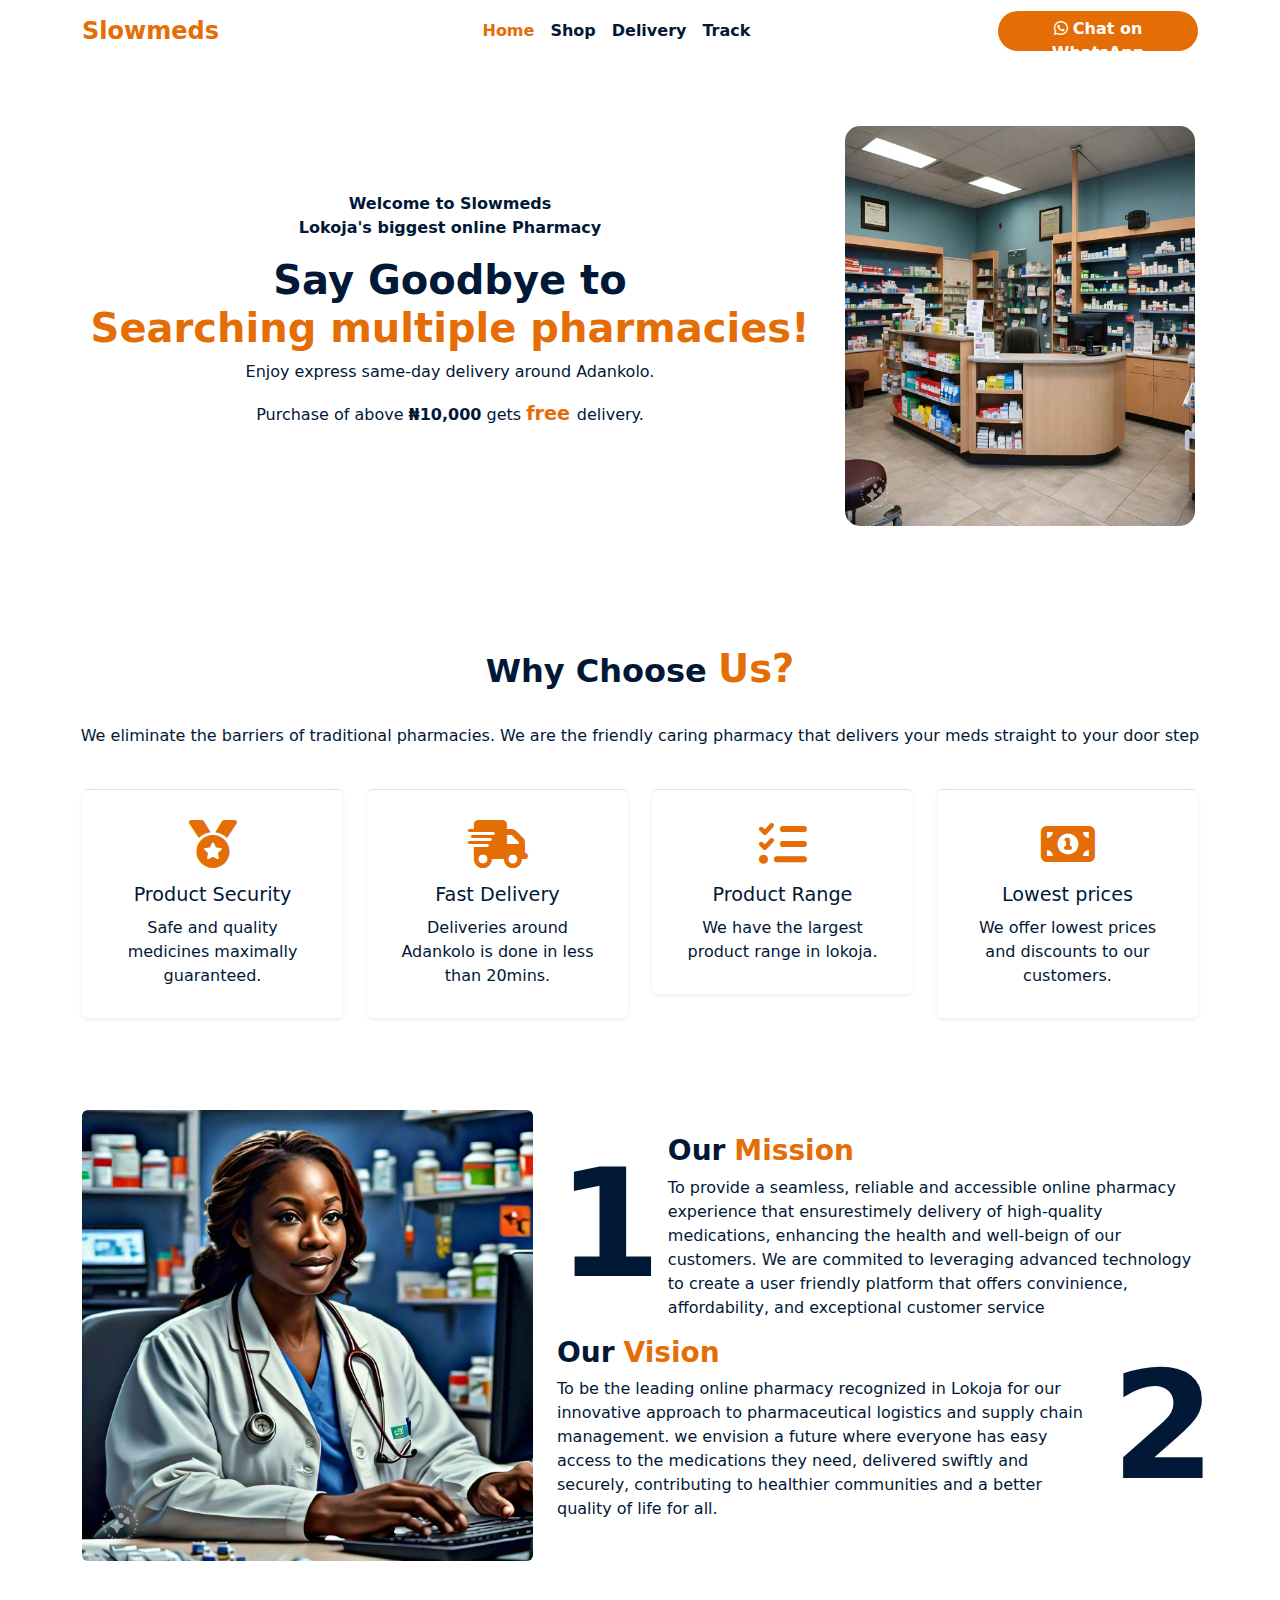
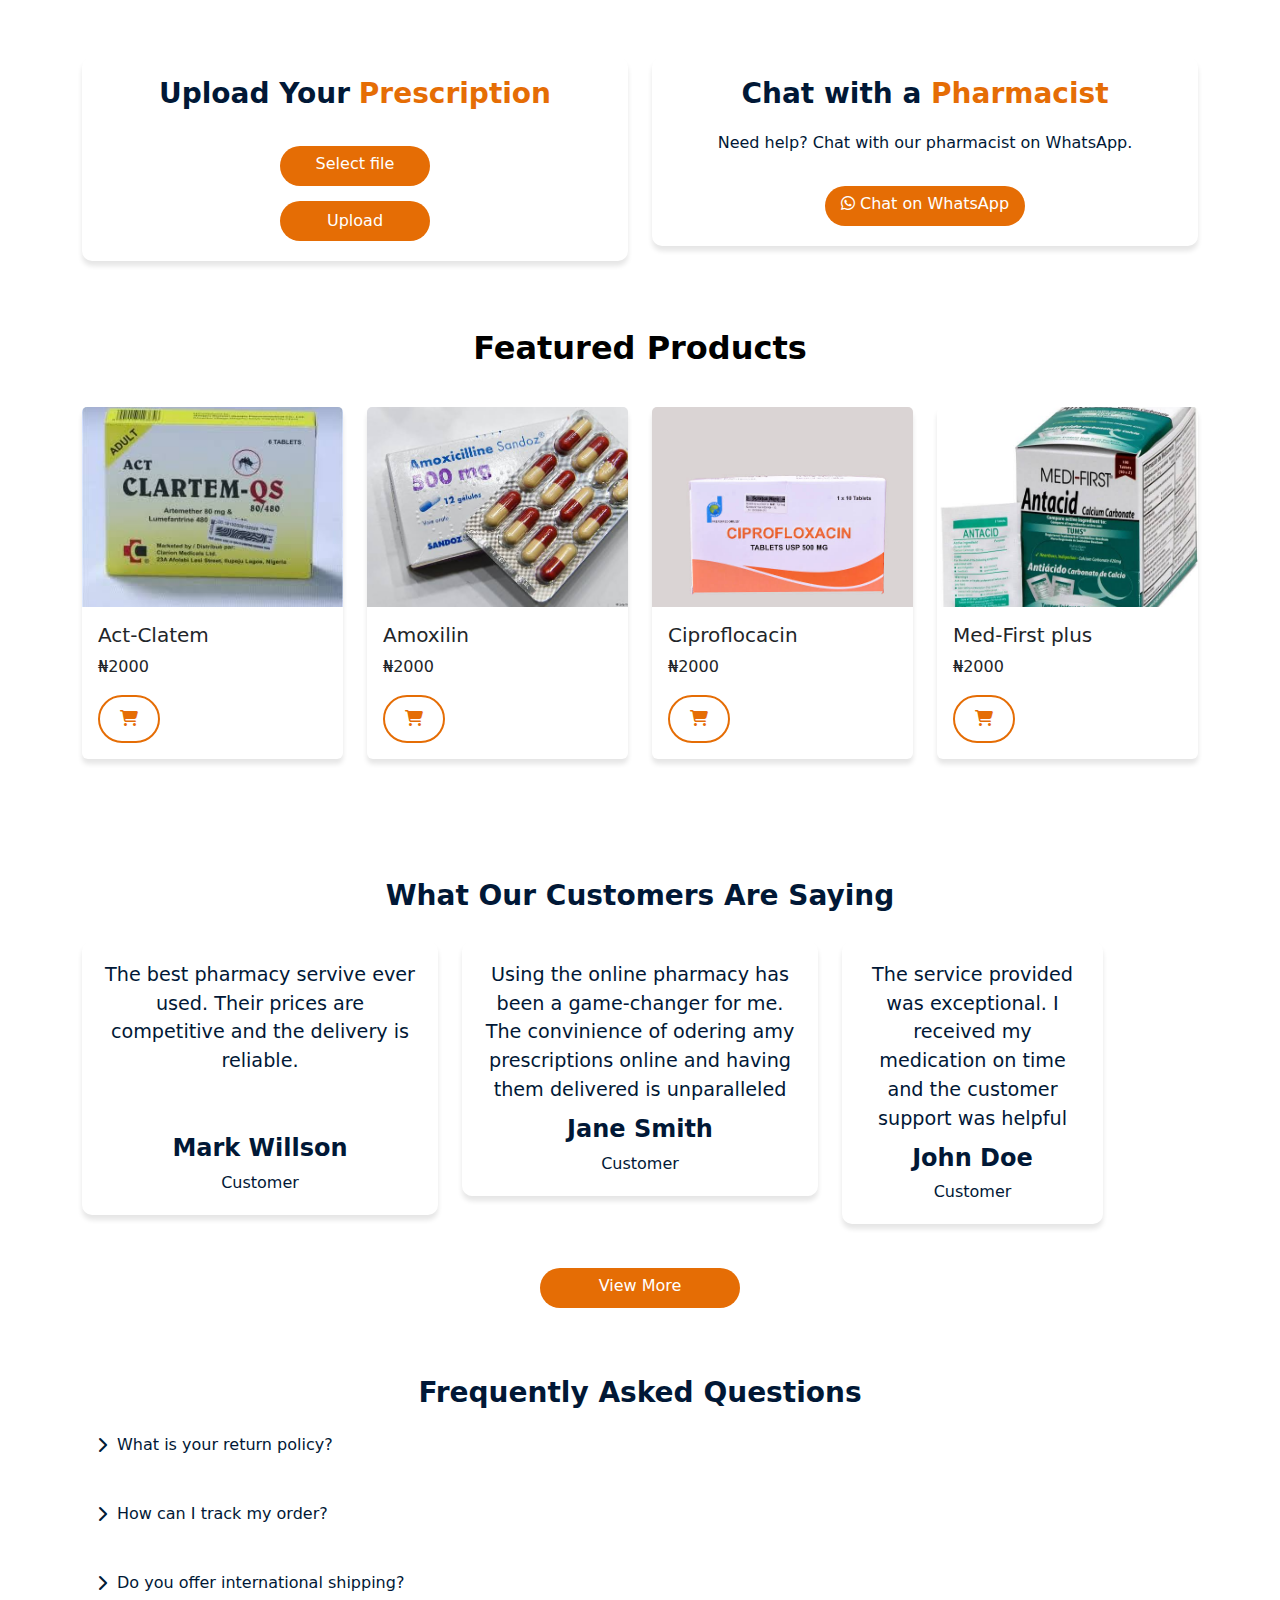
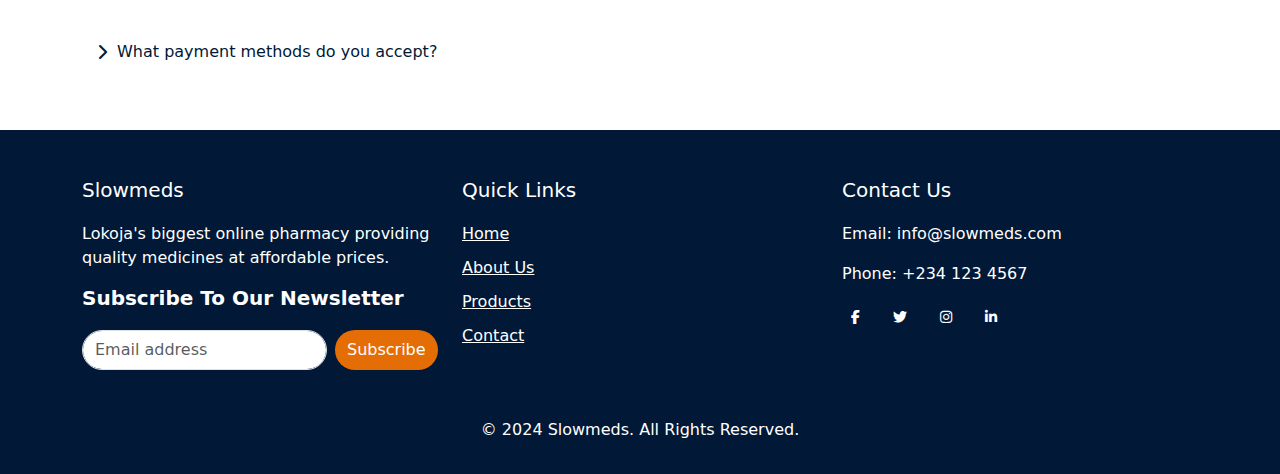
==== index.html @ 89f01cea "Add files via upload" ====
<!doctype html>
<html lang="en">
  <head>
    <meta charset="utf-8">
    <meta name="viewport" content="width=device-width, initial-scale=1">
    <title>slowmeds</title>
    <link href="css/bootstrap.min.css" rel="stylesheet">
    <link rel="stylesheet" href="css/style.css">
    <!-- Font Awesome -->
    <link href="https://cdnjs.cloudflare.com/ajax/libs/font-awesome/6.4.0/css/all.min.css" rel="stylesheet">

  </head>
  <body>
<!-- Navbar Start -->
<header class="head header_section">
  <div class="container">
    <nav class="navbar navbar-expand-lg custom_nav-container ">
      <a class="navbar-brand " href="index.html">
        <b style="color:#e56d05; font-size: larger;">Slowmeds</b>
      </a>
      <button type="button" class="navbar-toggler" data-toggle="collapse" data-target="#navbarCollapse">
        <span class="navbar-toggler-icon"></span>
    </button>
      <div class="collapse navbar-collapse" id="navbarSupportedContent">
        <div class="navbar-nav font-weight-bold mx-auto py-0">
          <ul class="navbar-nav">
            <li class="nav-item">
              <a class="nav-link activeLink" style="color: #e56d05;" href="index.html"><b>Home</b></a>
            </li>
            <li class="nav-item">
              <a class="nav-link" style="color: #011836;" href="shop.html"><b>Shop</b></a>
            </li>
            <li class="nav-item">
              <a class="nav-link" style="color: #011836;" href="delivery.html"><b>Delivery</b></a>
            </li>
            <li class="nav-item">
              <a class="nav-link" style="color: #011836;" href="track.html"><b>Track</b></a>
            </li>
          </ul>
        </div class="nav-item">
        <a href="https://wa.me/+2348105524379" target="_blank" class="btn butto">
          <i class="fab fa-whatsapp"></i> <b>Chat on WhatsApp</b>
        </a></div>
        </div>
      </div>
    </nav>
  </div>
</header>
<!-- Navbar End -->
 <!--Homepage start-->
 <section class="homepage container-fluid">
  <div class="container">
    <div class="row">
      <div class="col-lg-8 text-center text-lg-left">
        <div class="pharm">
          <p><b>Welcome to Slowmeds <br> Lokoja's biggest online Pharmacy</b></p>
          <h1><b>
            Say Goodbye to <br><span class="animated-text"></span>
          </b></h1>
          <p>          
            Enjoy express same-day delivery around Adankolo.
          </p>
          <div>
          Purchase of above <b>&#8358;10,000</b> gets <b style="color:#e56d05; font-size: larger;">free </b>delivery.
          </div> <br>
          <!-- <h1 class="num">
          <b>5,167</b>
          </h1>
          <p>
          <b>people are currently waiting</b>
          </p>
          <div class="why"><b>...... want to know why?</b></div> -->
        </div>
      </div>
      <div class="col-lg-4 text-center text-lg-left">
        <div class="img-box">
          <img src="img/pharm.jpg" style="height: 400px; width: 350px; border-radius: 15px; " class="burn" alt="">
        </div>
      </div>
    </div>
  </div>
  <br><br>
</section>
<!--Homepage end-->
<br>
<!-- Facilities Start -->
<div class="container-fluid facility pt-5">
  <div class="question"><h2><b>Why Choose </b><b style="color:#e56d05; font-size: larger;">Us?</b></h2><br><p>We eliminate the barriers of traditional pharmacies. We are the friendly caring pharmacy that delivers your meds straight to your door step</p></div>
  <div class="container answer pb-3">
    <div class="row">
      <div class="col-lg-3 col-md-6 pb-1">
        <div class="facility-box shadow-sm border-top rounded mb-4">
          <i class="fas fa-medal fa-3x"></i>
          <div class="facility-content">
            <h4>Product Security</h4>
            <p class="m-0">Safe and quality medicines maximally guaranteed.</p>
          </div>
        </div>
      </div>
      <div class="col-lg-3 col-md-6 pb-1">
        <div class="facility-box shadow-sm border-top rounded mb-4">
          <i class="fas fa-truck-fast fa-3x"></i>
          <div class="facility-content">
            <h4>Fast Delivery</h4>
            <p class="m-0">Deliveries around Adankolo is done in less than 20mins.</p>
          </div>
        </div>
      </div>
      <div class="col-lg-3 col-md-6 pb-1">
        <div class="facility-box shadow-sm border-top rounded mb-4">
          <i class="fas fa-tasks fa-3x"></i>
          <div class="facility-content">
            <h4>Product Range</h4>
            <p class="m-0">We have the largest product range in lokoja.</p>
          </div>
        </div>
      </div>
      <div class="col-lg-3 col-md-6 pb-1">
        <div class="facility-box shadow-sm border-top rounded mb-4">
          <i class="fas fa-money-bill-alt fa-3x"></i>
          <div class="facility-content">
            <h4>Lowest prices</h4>
            <p class="m-0">We offer lowest prices and discounts to our customers.</p>
          </div>
        </div>
      </div>
    </div>
  </div>
</div>
<!-- Facilities End -->
<!-- Goals start-->
<div class="container-fluid py-5">
  <div class="container">
      <div class="row align-items-center">
          <div class="col-lg-5">
              <img class="img-fluid rounded mb-5 mb-lg-0" src="img/pharm1.jpg" alt="">
          </div>
          <div class="col-lg-7">
              <div class="row">
                <div class="col-lg-2">
                  <h1 style="font-size: 150px;"><b>1</b></h1>
                </div>
                <div class="col-lg-10">
                  <h3><b>Our</b> <b style="color:#e56d05;">Mission</b></h3>
                  <div class="vl" style="border-right: 2px #011836; height: auto;"></div>
                  <p>To provide a seamless, reliable and accessible online pharmacy experience that ensurestimely delivery of high-quality medications, enhancing the health and well-beign of our customers. We are commited to leveraging advanced technology to create a user friendly platform that offers convinience, affordability, and exceptional customer service</p>
                </div>
              </div>
              <div class="row">                
                <div class="col-lg-10">
                  <h3><b>Our</b> <b style="color:#e56d05;">Vision</b></h3>
                  <p>To be the leading online pharmacy recognized in Lokoja for our innovative approach to pharmaceutical logistics and supply chain management. we envision a future where everyone has easy access to the medications they need, delivered swiftly and securely, contributing to healthier communities and a better quality of life for all.</p>
                </div>
                <div class="col-lg-2">
                  <h1 style="font-size: 150px;"><b>2</b></h1>
                </div>

              </div>
          </div>
      </div>
  </div>
</div>
<!-- Goals End -->
<!-- Reach Out to Us Section Start -->
<div class="container-fluid reachout-section pt-5">
  <div class="container">
     <div class="row">
    <!-- Upload Prescription Section -->
    <div class="col-md-6">
      <div class="upload-prescription">
        <h3><b>Upload Your</b> <b style="color:#e56d05;">Prescription</b></h3>
        <form id="prescriptionForm" enctype="multipart/form-data">
          <div class="form-group">
            <label id="prescriptionfilelabel" for="prescriptionFile" class="btn button">Select file</label>
            <input type="file" class="form-control-file ola" id="prescriptionFile" name="prescriptionFile" required>
          </div>
          <button type="submit" class="btn button">Upload</button>
        </form>
      </div>
    </div>
    <!-- Chat with Pharmacist Section -->
    <div class="col-md-6">
      <div class="chat-pharmacist">
        <h3><b>Chat with a </b><b style="color:#e56d05;"> Pharmacist </b></h3>
        <p>Need help? Chat with our pharmacist on WhatsApp.</p>
        <a href="https://wa.me/+2348105524379" target="_blank" class="btn butto">
          <i class="fab fa-whatsapp"></i> Chat on WhatsApp
        </a>
      </div>
    </div>
  </div> 
  </div>
</div>
<!-- Reach Out to Us Section End -->
 <!-- Featured Products Section Start -->
<div class="container-fluid featured-products-section pt-5 pb-5">
  <div class="text-center text mb-4" >
    <h2 style="color: black;"><b>Featured Products</b></h2>
  </div>
  <div class="container">
    <div class="row">
            <!-- Product 1 -->
            <div class="col-lg-3 col-md-6 mb-4">
              <div class="card product-card h-100" data-category="category1">
                <img src="img/act.jpeg" class="card-img-top" alt="Product 1">
                <div class="card-body">
                  <h5 class="card-title">Act-Clatem</h5>
                  <p class="card-text">&#8358;2000</p>
                    <div class="buttons">
                      <button class="buton add-to-cart-btn" onclick="addToCart('Act-Clatem', 2000)">
                        <i class="fas fa-shopping-cart fa-1x cart" alt="Cart"></i>
                      </button>
                    </div>
                </div>
              </div>
            </div>
            <!-- Product 1 -->
            <div class="col-lg-3 col-md-6 mb-4">
              <div class="card product-card h-100" data-category="category3">
                <img src="img/amoxilin.jpeg" class="card-img-top" alt="Product 1">
                <div class="card-body">
                  <h5 class="card-title">Amoxilin</h5>
                  <p class="card-text">&#8358;2000</p>
                    <div class="buttons">
                      <button class="buton add-to-cart-btn" onclick="addToCart('Amoxilin', 2000)">
                        <i class="fas fa-shopping-cart fa-1x cart" alt="Cart"></i>
                      </button>
                    </div>
                </div>
              </div>
            </div>
            <!-- Product 1 -->
            <div class="col-lg-3 col-md-6 mb-4">
              <div class="card product-card h-100" data-category="category2">
                <img src="img/cipro2.jpeg" class="card-img-top" alt="Product 1">
                <div class="card-body">
                  <h5 class="card-title">Ciproflocacin</h5>
                  <p class="card-text">&#8358;2000</p>
                    <div class="buttons">
                      <button class="buton add-to-cart-btn" onclick="addToCart('Ciproflocacin', 2000)">
                        <i class="fas fa-shopping-cart fa-1x cart" alt="Cart"></i>
                      </button>
                    </div>
                </div>
              </div>
            </div>
            <!-- Product 1 -->
            <div class="col-lg-3 col-md-6 mb-4">
              <div class="card product-card h-100" data-category="category6">
                <img src="img/medifirst1.jpeg" class="card-img-top" alt="Product 1">
                <div class="card-body">
                  <h5 class="card-title">Med-First plus</h5>
                  <p class="card-text">&#8358;2000</p>
                    <div class="buttons">
                      <button class="buton add-to-cart-btn" onclick="addToCart('Med-First plus', 2000)">
                        <i class="fas fa-shopping-cart fa-1x cart" alt="Cart"></i>
                      </button>
                    </div>
                </div>
              </div>
            </div>
    </div>
  </div>
</div>
<!-- Featured Products Section End -->
<!-- Testimonials start -->
 <section class="container-fluid faq-section pt-5">
  <div class="question-section">
    <h3><b>What Our Customers Are Saying</b></h3>
  </div>
  <div class="container">
    <div class="row">
    <!-- Product 1 -->
    <div class="col-lg-4 col-md-6 mb-4">
      <div class="testimonial product-card">
        <p class="description">The best pharmacy servive ever used. Their prices are competitive and the delivery is reliable.</p><br><br>
        <h4 class="title">Mark Willson</h4>
        <span class="post">Customer</span>
      </div>
    </div>
    <!-- Product 1 -->
    <div class="col-lg-4 col-md-6 mb-4">
      <div class="testimonial product-card">
        <p class="description">Using the online pharmacy has been a game-changer for me. The convinience of odering amy prescriptions online and having them delivered is unparalleled</p>
        <h4 class="title">Jane Smith</h4>
        <span class="post">Customer</span>
      </div>
    </div>
    <!-- Product 1 -->
    <div class="col-lg-3 col-md-6 mb-4">
      <div class="testimonial product-card">
        <p class="description">The service provided was exceptional. I received my medication on time and the customer support was helpful</p>
        <h4 class="title">John Doe</h4>
        <span class="post">Customer</span>
      </div>
    </div>
    <div class="view">
          <a href="" class="btn butto">View More</a>
    </div>
  </div>
  <!-- <div id="testimonialCarousel" class="carousel slide" data-ride="carousel">
    <div class="carousel-inner">
      <div class="carousel-item active">
        <div class="d-flex justify-content-center">
          <div class="col-md-8">
            <div class="testimonial">
              <p class="description">The service provided was exceptional. I received my medication on time and the customer support was helpful</p>
              <h4 class="title">John Doe</h4>
              <span class="post">Customer</span>
            </div>
          </div>
        </div>
      </div>
      <div class="carousel-item">
        <div class="d-flex justify-content-center">
          <div class="col-md-8">
            <div class="testimonial">
              <p class="description">Using the online pharmacy has been a game-changer for me. The convinience of odering amy prescriptions online and having them delivered is unparalleled</p>
              <h4 class="title">Jane Smith</h4>
              <span class="post">Customer</span>
            </div>
          </div>
        </div>
      </div>
      <div class="carousel-item">
        <div class="d-flex justify-content-center">
          <div class="col-md-8">
            <div class="testimonial">
              <p class="description">The best pharmacy servive ever used. Their prices are competitive and the delivery is reliable.</p>
              <h4 class="title">Mark Willson</h4>
              <span class="post">Customer</span>
            </div>
          </div>
        </div>
      </div>
      <div class="carousel-item">
        <div class="d-flex justify-content-center">
          <div class="col-md-8">
            <div class="testimonial">
              <p class="description">Outstanding service! I appriciate the variety of medications available and the quick delivery times.</p>
              <h4 class="title">Micheal Brown</h4>
              <span class="post">Customer</span>
            </div>
          </div>
        </div>
      </div>
      <div class="carousel-item">
        <div class="d-flex justify-content-center">
          <div class="col-md-8">
            <div class="testimonial">
              <p class="description">I highly recommend this online pharmacy. the process of odering is simple and straight forward and the delivery is always prompt</p>
              <h4 class="title">Sarah Lee</h4>
              <span class="post">Customer</span>
            </div>
          </div>
        </div>
      </div>
    </div>
    <a class="carousel-control-prev" href="#testimonialCarousel" role="button" data-slide="prev">
      <span class="carousel-control-prev-icon" aria-hidden="true"></span>
      <span class="sr-only">Previous</span>
    </a>
    <a class="carousel-control-next" href="#testimonialCarousel" role="button" data-slide="next">
      <span class="carousel-control-next-icon" aria-hidden="true"></span>
      <span class="sr-only">Next</span>
    </a> -->
  <!-- </div> -->
 </section>
<!-- Testimonials stop -->
<!-- FAQ Section Start -->
<div class="container-fluid faq-section pt-5">
  <div class="question-section">
    <h3><b>Frequently Asked Questions</b></h3>
  </div>
  <div class="container pb-3">
    <div class="faq-item">
      <div class="faq-question" onclick="toggleAnswer(this)">
        <i class="fas fa-chevron-right"></i>
        <span>What is your return policy?</span>
      </div>
      <div class="faq-answer">
        <p>Our return policy allows you to return products within 30 days of purchase. For more details, visit our return policy page.</p>
      </div>
    </div>
    <div class="faq-item">
      <div class="faq-question" onclick="toggleAnswer(this)">
        <i class="fas fa-chevron-right"></i>
        <span>How can I track my order?</span>
      </div>
      <div class="faq-answer">
        <p>You can track your order using the tracking link provided in your order confirmation email.</p>
      </div>
    </div>
    <div class="faq-item">
      <div class="faq-question" onclick="toggleAnswer(this)">
        <i class="fas fa-chevron-right"></i>
        <span>Do you offer international shipping?</span>
      </div>
      <div class="faq-answer">
        <p>Yes, we offer international shipping. Delivery times and charges may vary based on your location.</p>
      </div>
    </div>
    <div class="faq-item">
      <div class="faq-question" onclick="toggleAnswer(this)">
        <i class="fas fa-chevron-right"></i>
        <span>What payment methods do you accept?</span>
      </div>
      <div class="faq-answer">
        <p>We accept various payment methods including credit/debit cards, PayPal, and bank transfers.</p>
      </div>
    </div>
  </div>
</div>
<!-- FAQ Section End -->
<!-- Footer Start -->
<footer class="footer-section pt-5 pb-3">
  <div class="container">
    <div class="row">
      <!-- Company Info -->
      <div class="col-lg-4 col-md-6 mb-4">
        <h5>Slowmeds</h5>
        <p>Lokoja's biggest online pharmacy providing quality medicines at affordable prices.</p>
        <h5 class="answer2"><b>Subscribe To Our Newsletter</b></h5>
        <form class="d-flex">
          <input class="form-control me-2" style="border-radius: 30px;" type="email" placeholder="Email address" aria-label="Search">
          <button class="button" type="submit">Subscribe</button>
        </form>
      </div>
      <!-- Links -->
      <div class="col-lg-4 col-md-6 mb-4">
        <h5>Quick Links</h5>
        <ul class="list-unstyled">
          <li><a href="#">Home</a></li>
          <li><a href="#">About Us</a></li>
          <li><a href="#">Products</a></li>
          <li><a href="#">Contact</a></li>
        </ul>
      </div>
      <!-- Contact Info -->
      <div class="col-lg-4 col-md-12 mb-4">
        <h5>Contact Us</h5>
        <p>Email: info@slowmeds.com</p>
        <p>Phone: +234 123 4567</p>
        <div class="social-links">
          <a href="#" class="btn btn-outline-primary btn-sm"><i class="fab fa-facebook-f"></i></a>
          <a href="#" class="btn btn-outline-primary btn-sm"><i class="fab fa-twitter"></i></a>
          <a href="#" class="btn btn-outline-primary btn-sm"><i class="fab fa-instagram"></i></a>
          <a href="#" class="btn btn-outline-primary btn-sm"><i class="fab fa-linkedin-in"></i></a>
        </div>
      </div>
    </div>
  </div>
  <div class="text-center mt-4">
    <p>&copy; 2024 Slowmeds. All Rights Reserved.</p>
  </div>
</footer>
<!-- Footer End -->



<script type="text/javascript" src="js/jquery-3.7.1.min.js"></script>
<script type="text/javascript" src="js/bootstrap.min.js"></script>
<script src="js/main.js"></script>
<script src="js/popper.min.js"></script>
</body>
</html>
---- css/style.css ----
.button{
    background-color: #e56d05;
	color: white;
	width: 150px;
	height: 40px;
    border-radius: 30px;
    border: 0ch;
}
.buttons{
  display: flex;
  justify-content: space-between;
}
.butto{
    background-color: #e56d05;
	color: white;
	width: 200px;
	height: 40px;
    border-radius: 30px;
    border: 0ch;
}
.hero-section{
  top: 50%;
  left: 50%;
  padding: 10px;
}
/* Add this CSS to your stylesheet */
.add-to-cart-btn {
  background-color: white; /* White background */
  border: 2px solid #e56d05; /* Border with the specified color */
  color: #e56d05; /* Text/icon color */
  padding: 10px 20px; /* Padding */
  cursor: pointer; /* Cursor changes to pointer on hover */
  transition: background-color 0.3s ease, color 0.3s ease; /* Transition for background and text color */
  border-radius: 30px;
}

.add-to-cart-btn i {
  color: #e56d05; /* Icon color */
}

.add-to-cart-btn:hover {
  background-color: #e56d05; /* Background color on hover */
  color: white; /* Text color on hover */
}

.add-to-cart-btn:hover i {
  color: white; /* Icon color on hover */
}

.butto:hover {
    background-color:#011836;
    color: white;
  }
  .button:hover {
    background-color:#011836;
    color: white;
  }
.homepage{
    padding-top: 5%;
    /* background-color: #dff5c5; */
    }
.head{
    background-color: white;
}
.animated-text::before {
    content: "Searching multiple pharmacies!";
    animation: animate infinite 10s;
    color: #e56d05;
    }
    
    @keyframes animate {
    0% {
        content: "Searching multiple pharmacies!";
    }
    50% {
        content: "Going far to get medications!";
    }
    75% {
        content: "Leaving your house!";
    }
}
body{
    background-color: white;
    color: #011836;
}
.facility{
    color: #011836;
	background-color: white;
    padding-top: 5%;
}
.question{
    text-align: center;
}
.answer{
    padding-top: 2%;
}
.facility-box {
    padding: 30px;
    background-color: white;
    color: #011836;
    text-align: center;
    position: relative;
    transition: all 0.3s ease;
    box-shadow: 0px 5px 15px 0px #e56d05;
  }
  
  .facility-box i {
    margin-bottom: 15px;
    color: #e56d05;
  }
  
  .facility-box:hover {
    box-shadow: 0px 5px 15px 0px #011836;
    transform: translateY(-5px);
    background-color: #011836;
    color: white;
  }
  
  .facility-content h4 {
    font-size: 1.2em;
    margin-bottom: 10px;
  }
  
  .facility-content p {
    margin: 0;
  }
  
  .shadow-sm {
    box-shadow: 0px 5px 15px 0px #011836;
  }
  .help{
    background-color: rgb(223, 220, 220);
    color: #011836;
    padding-top: 2%;
  }
  .faq-section {
    /* background-image: radial-gradient(farthest-side at 60% 55%, white, #dff5c5); */
    padding: 20px;
    border-radius: 10px;
  }
  
  .question-section h3 {
    text-align: center;
    color: #011836;
  }
  
  .faq-item {
    margin-bottom: 15px;
  }
  
  .faq-question {
    background-color: #fff;
    color: #011836;
    padding: 15px;
    border-radius: 5px;
    cursor: pointer;
    display: flex;
    align-items: center;
    transition: background-color 0.3s ease;
  }
  
  .faq-question:hover {
    background-color: #011836;
    color: white;
  }
  
  .faq-question i {
    margin-right: 10px;
    transition: transform 0.3s ease;
  }
  
  .faq-answer {
    background-color: #fff;
    padding: 15px;
    border-radius: 5px;
    margin-top: 5px;
    display: none;
    animation: fadeIn 0.3s ease;
  }
  
  .faq-answer p {
    margin: 0;
  }
  
  @keyframes fadeIn {
    from {
      opacity: 0;
    }
    to {
      opacity: 1;
    }
  }
  .reachout-section {
    /* background-image: radial-gradient(farthest-side at 60% 55%, white, #dff5c5); */
    padding: 20px;
    border-radius: 10px;
  }
  
  .upload-prescription,
  .chat-pharmacist {
    background-color: #fff;
    padding: 20px;
    border-radius: 10px;
    box-shadow: 0px 5px 5px 0px rgba(0, 0, 0, 0.1);
    text-align: center;
  }
  
  .upload-prescription h3,
  .chat-pharmacist h3 {
    color: #011836;
    margin-bottom: 20px;
  }
  
  .upload-prescription .btn,
  .chat-pharmacist .btn {
    margin-top: 15px;
  }
  
  .chat-pharmacist .btn-success {
    background-color: #e56d05;
    border-color: #e56d05;
  }
.pharm{
    padding-top: 9%;
}
.ola{
    display: none;
}
.featured-products-section {
    background-color: white;
    padding: 20px 0;
  }
  
  .featured-products-section h2 {
    color: #e56d05;
    margin-bottom: 40px;
  }
  
  .product-card {
    border: none;
    box-shadow: 0px 5px 5px 0px rgba(0, 0, 0, 0.1);
    transition: transform 0.3s;
  }
  
  .product-card:hover {
    transform: translateY(-10px);
  }
  
  .product-card img {
    height: 200px;
    object-fit: cover;
  }
  
  .product-card .btn {
    background-color: #e56d05;
    border-color: #e56d05;
  }
  .footer-section {
    background-color: #011836;   
    color: white;
  }
  
  .footer-section h5 {
    color: white;
    margin-bottom: 20px;
  }
  
  .footer-section p,
  .footer-section a {
    color: white;
  }
  
  .footer-section a:hover {
    color: #e56d05;
  }
  
  .footer-section .social-links .btn {
    margin-right: 10px;
    border-color: #011836;
  }
  
  .footer-section .social-links .btn:hover {
    background-color: white;
    border-color: #e56d05;
  }
  
  .footer-section .list-unstyled {
    padding-left: 0;
  }
  
  .footer-section .list-unstyled li {
    margin-bottom: 10px;
  }
.link{
  color: #011836;
  text-decoration: none;
}
aside{
  width: 200px;
  padding-right: 20px;
}
#filterToggleBtn{
  padding: 10px 20px;
  background-color: #e56d05;
  color: white;
  border: none;
  cursor: pointer;
  margin: 20px;
}
.view{
  text-align: center;
}
.filter-options{
  display: none;
}
/* Add this CSS to your stylesheet */
.cart-modal {
  display: none; 
  position: fixed; 
  z-index: 1; 
  left: 0;
  top: 0;
  width: 100%;
  height: 100%;
  overflow: auto; 
  background-color: rgb(0,0,0); 
  background-color: rgba(0,0,0,0.4); 
  padding-top: 60px;
}

.cart-modal-content {
  background-color: #fefefe;
  margin: 5% auto; 
  padding: 20px;
  border: 1px solid #888;
  width: 80%; 
}

.close {
  color: #aaa;
  float: right;
  font-size: 28px;
  font-weight: bold;
}

.close:hover,
.close:focus {
  color: #011836;
  text-decoration: none;
  cursor: pointer;
}
.carrt{
  color:#e56d05;
}
.filterOptions{
  justify-content: center;
}
.cart{
  color:white;
}
.activeLink{
  color: #e56d05;
}
/* testimonial */
.testimonial{
  text-align: center;
  padding: 20px;
  background: white;
  border-radius: 10px;
  margin: 20px 0;
  border-color: #011836;
}
.testimonial .description{
  font-size: 1.2em;
  margin-bottom: 10px;
  color: #011836;
}
.testimonial .title{
  font-size: 1.5em;
  font-weight: bold;
}
.testimonial .post{
  font-size: 1em;
  color: #011836;
}
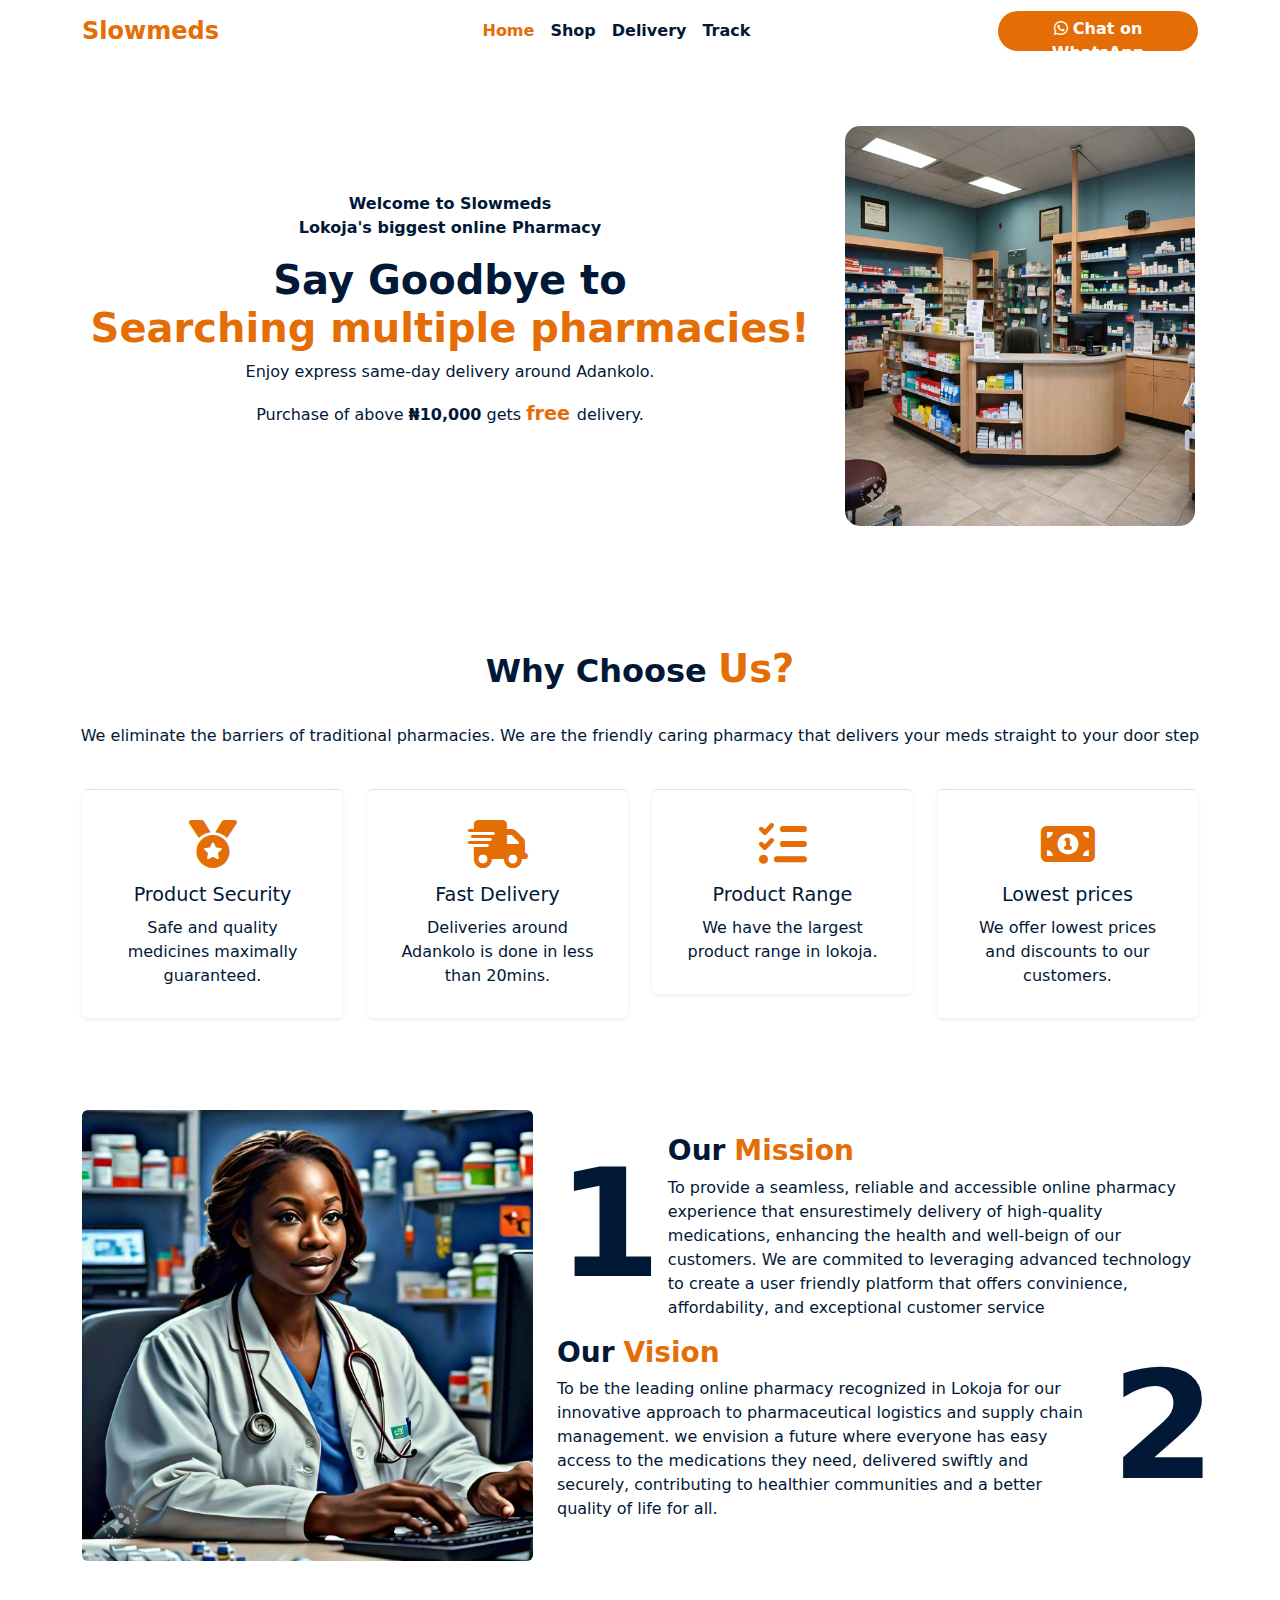
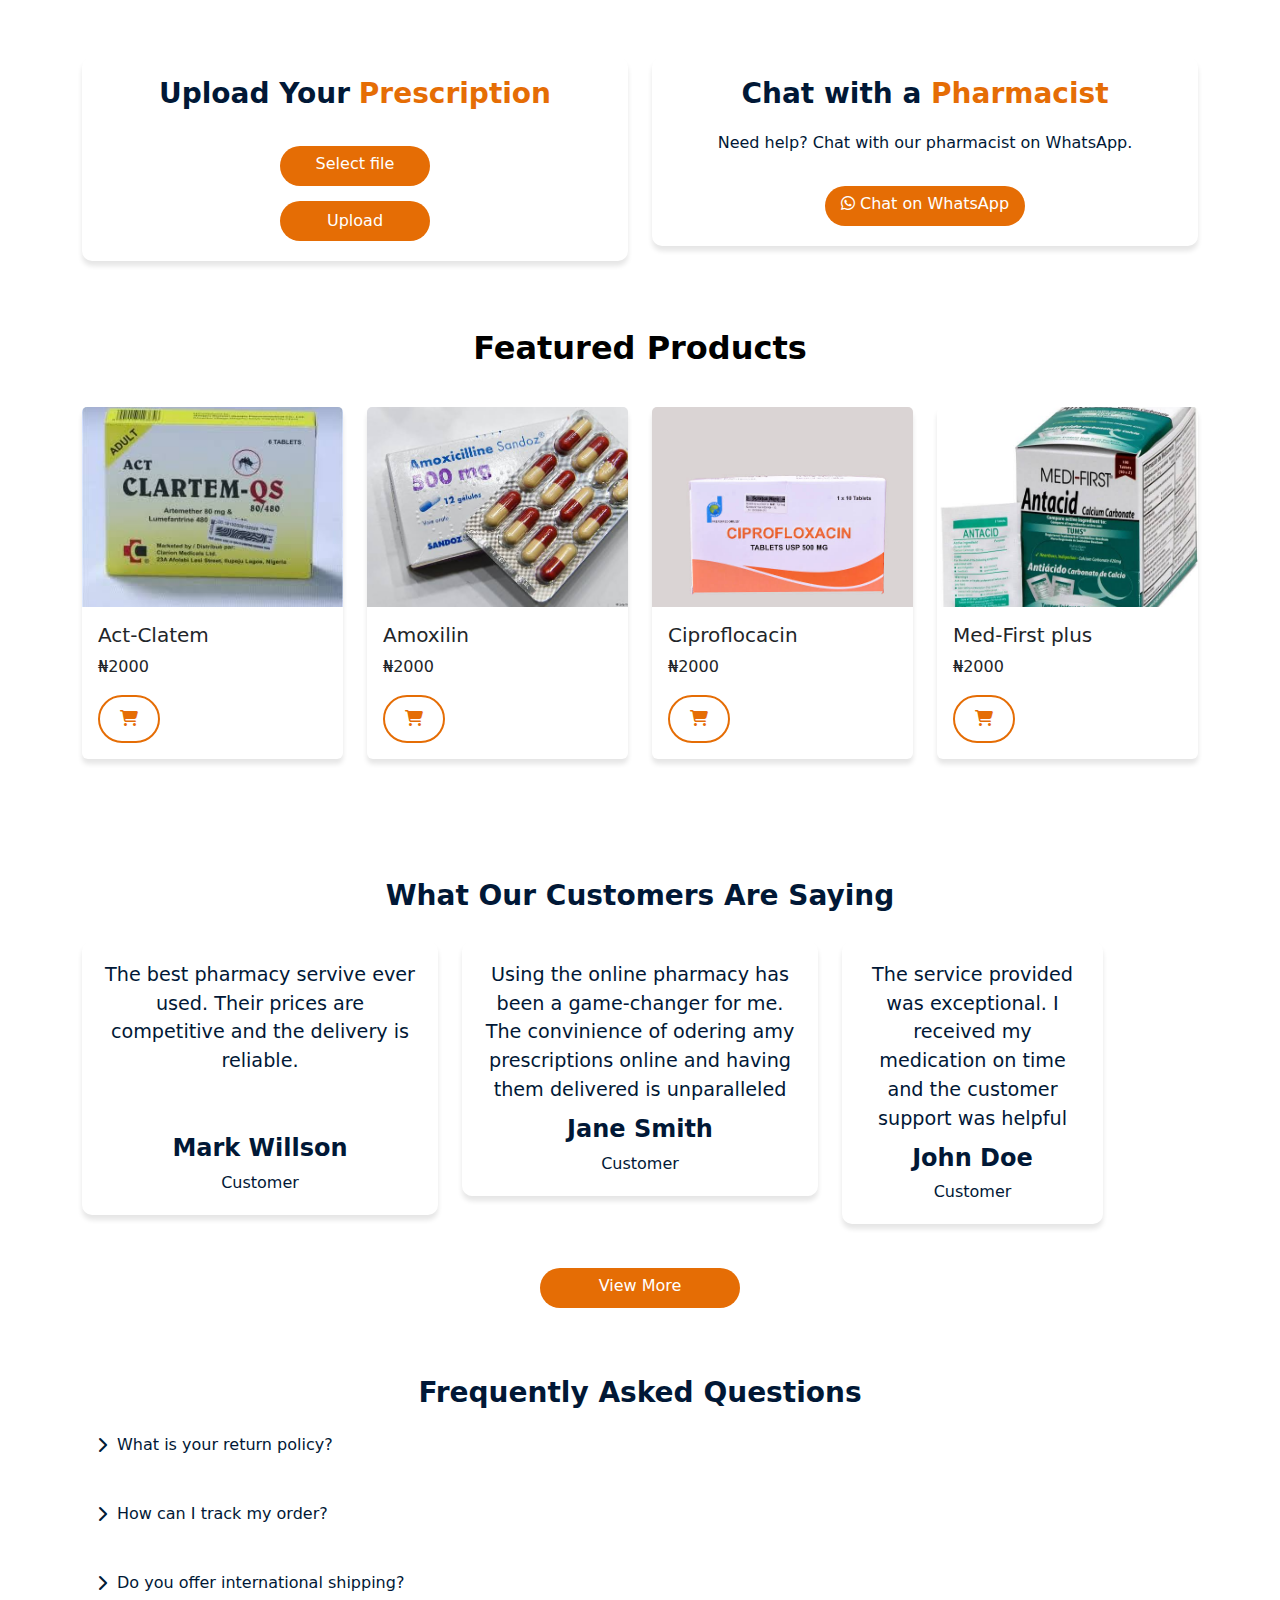
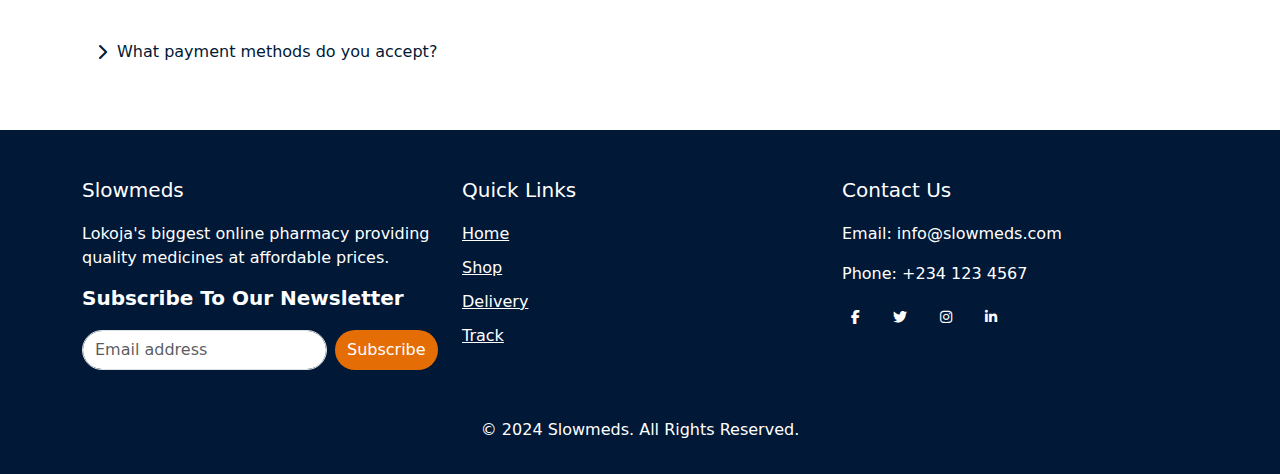
==== commit 09684c01: "Update index.html" ====
--- a/index.html
+++ b/index.html
@@ -430,10 +430,10 @@
       <div class="col-lg-4 col-md-6 mb-4">
         <h5>Quick Links</h5>
         <ul class="list-unstyled">
-          <li><a href="#">Home</a></li>
-          <li><a href="#">About Us</a></li>
-          <li><a href="#">Products</a></li>
-          <li><a href="#">Contact</a></li>
+          <li><a href="index.html">Home</a></li>
+          <li><a href="shop.html">Shop</a></li>
+          <li><a href="delivery.html">Delivery</a></li>
+          <li><a href="track.html">Track</a></li>
         </ul>
       </div>
       <!-- Contact Info -->
@@ -458,9 +458,9 @@
 
 
 
-<script type="text/javascript" src="js/jquery-3.7.1.min.js"></script>
-<script type="text/javascript" src="js/bootstrap.min.js"></script>
+<script src="js/jquery-3.7.1.min.js"></script>
+<script src="js/bootstrap.min.js"></script>
 <script src="js/main.js"></script>
 <script src="js/popper.min.js"></script>
 </body>
-</html>+</html>
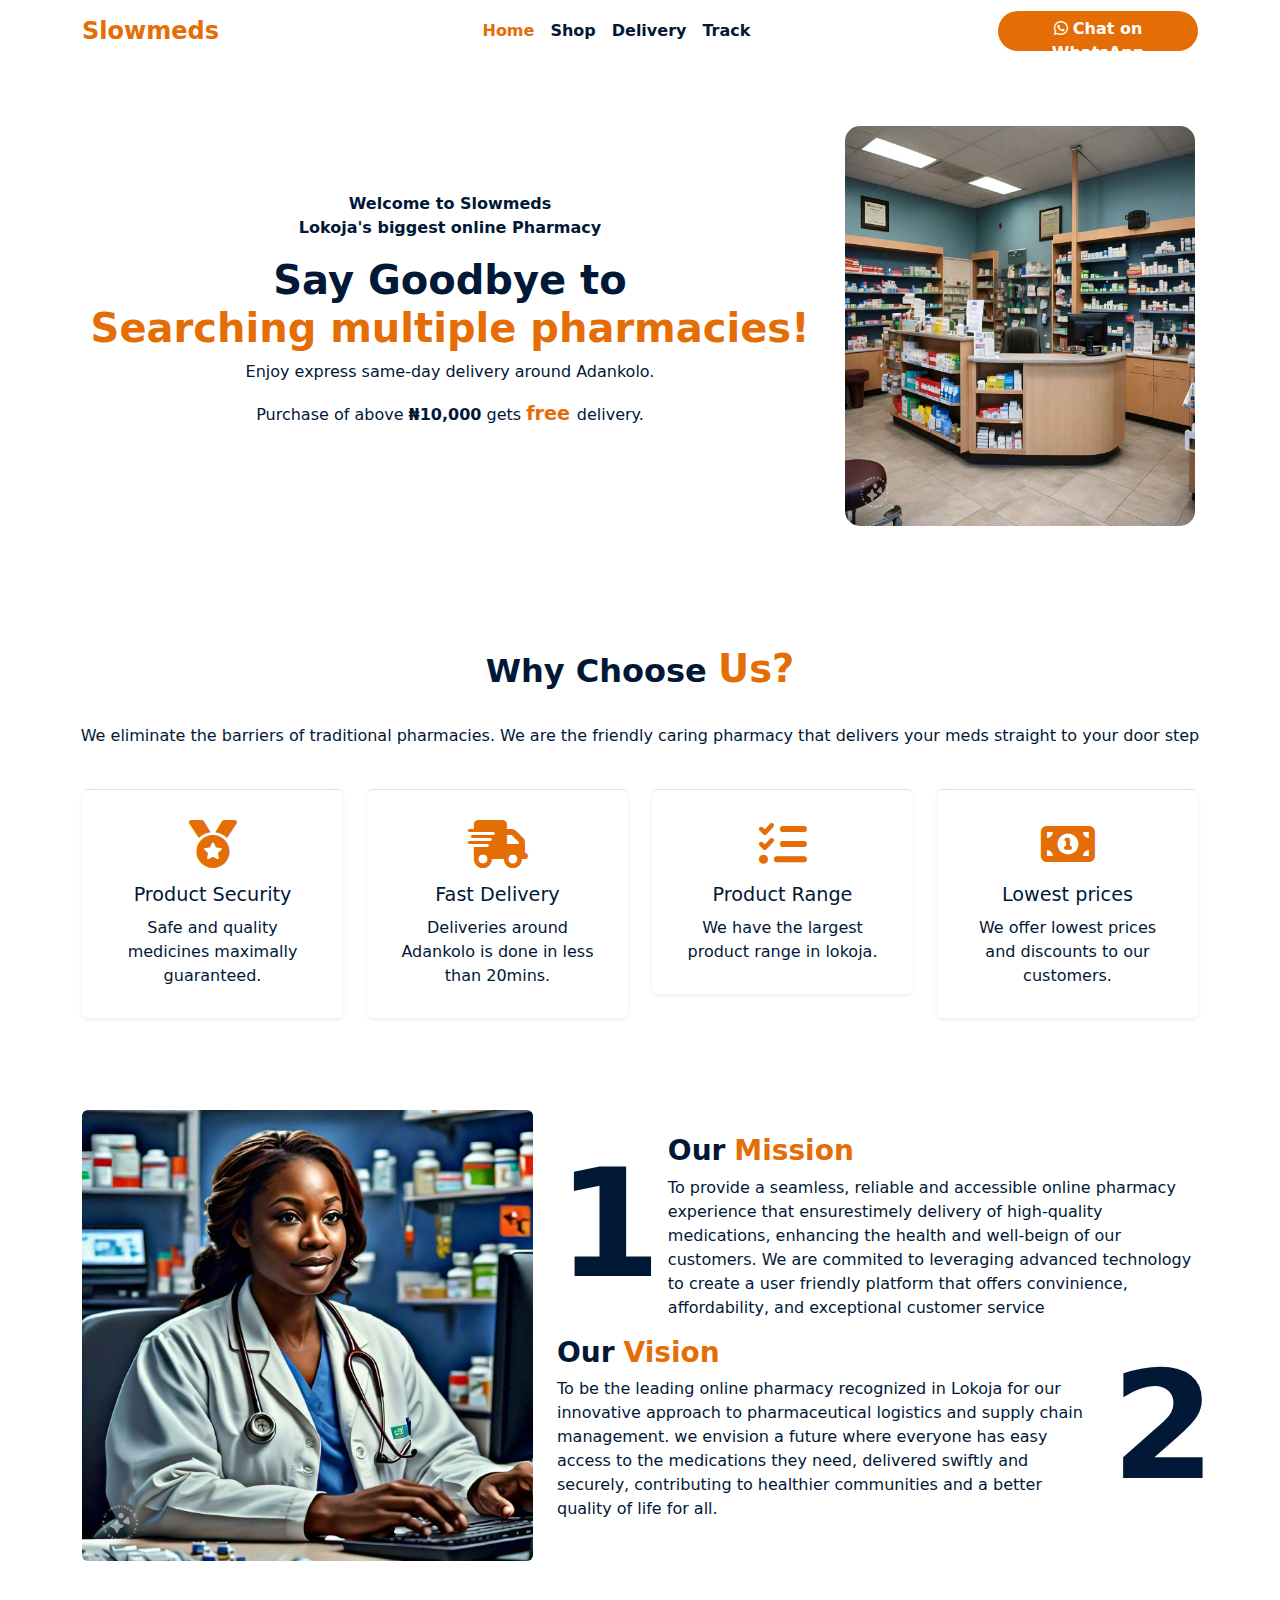
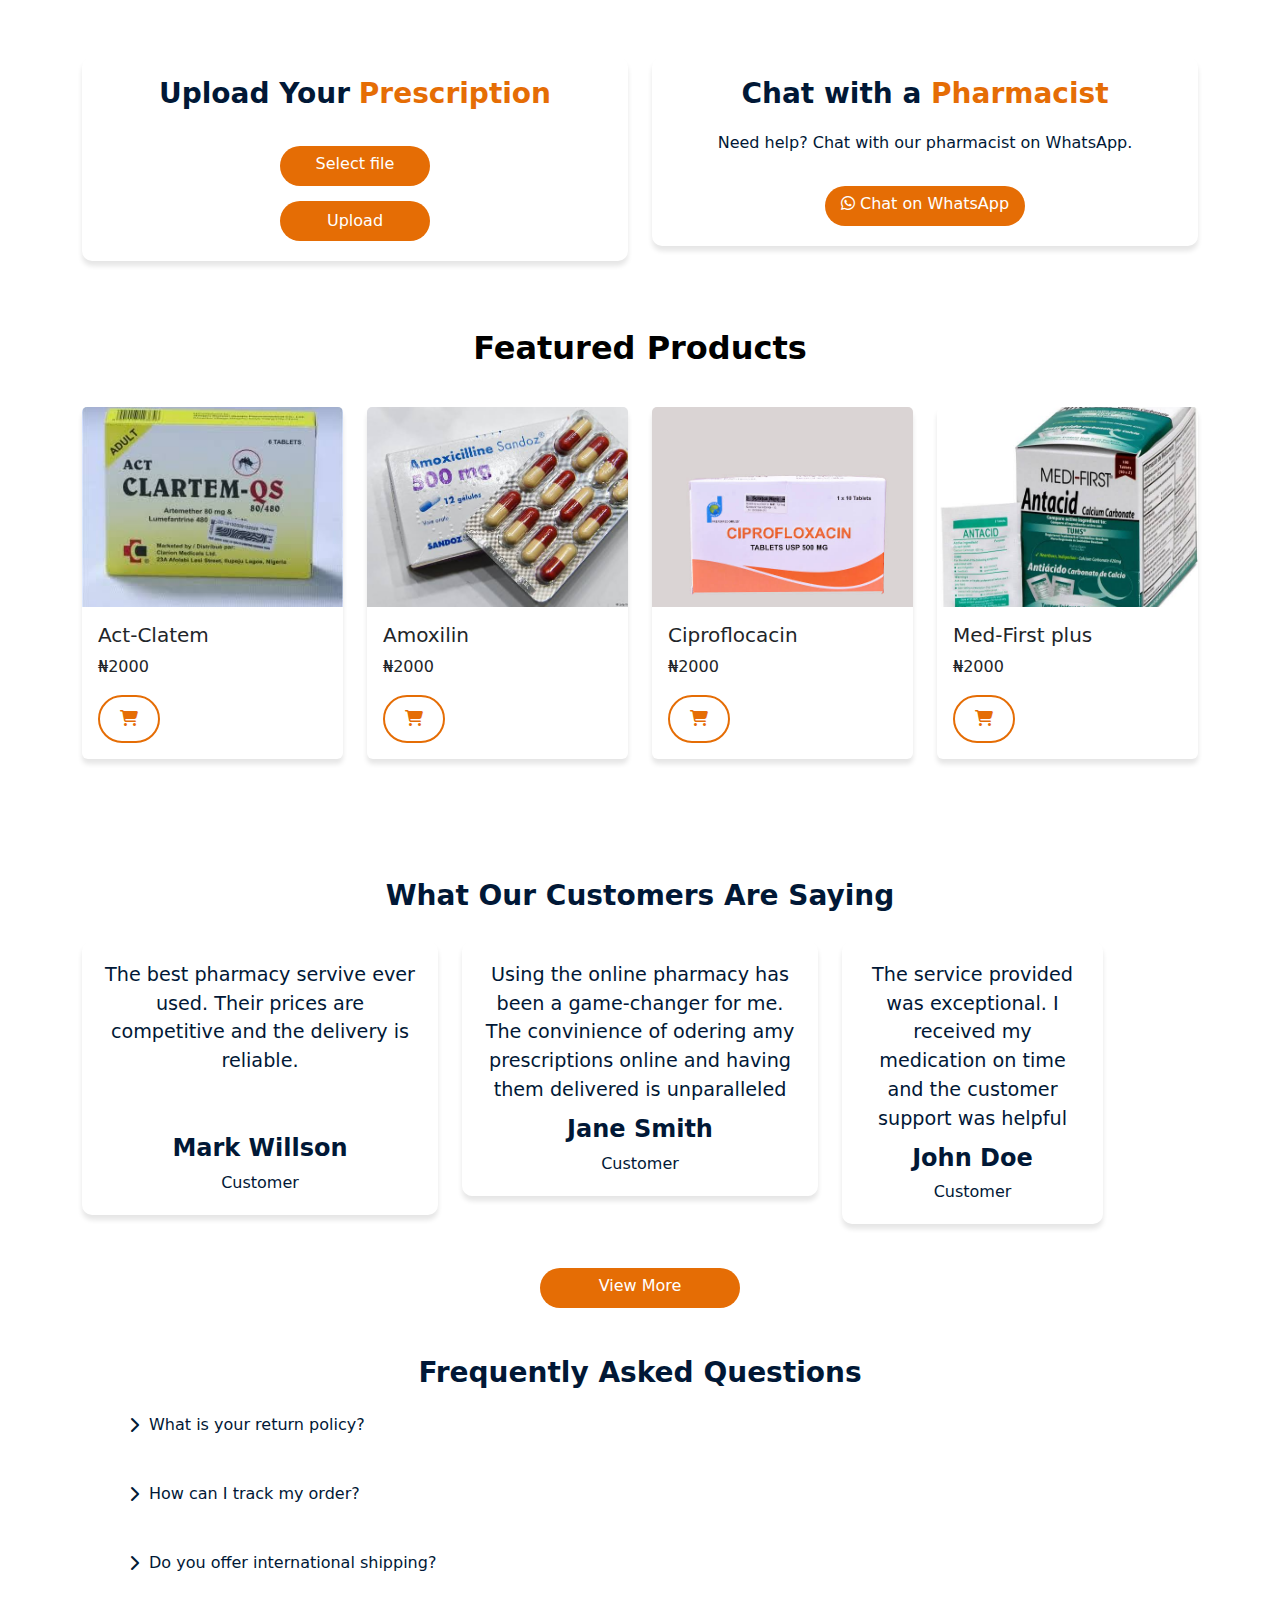
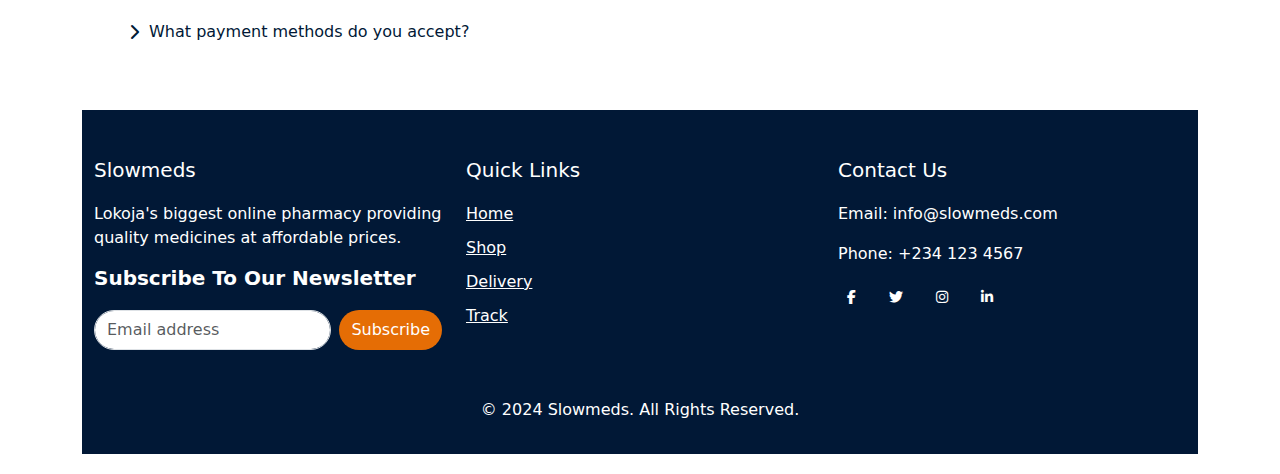
==== commit 761237c7: "Update index.html" ====
--- a/index.html
+++ b/index.html
@@ -333,38 +333,6 @@
           </div>
         </div>
       </div>
-      <div class="carousel-item">
-        <div class="d-flex justify-content-center">
-          <div class="col-md-8">
-            <div class="testimonial">
-              <p class="description">Outstanding service! I appriciate the variety of medications available and the quick delivery times.</p>
-              <h4 class="title">Micheal Brown</h4>
-              <span class="post">Customer</span>
-            </div>
-          </div>
-        </div>
-      </div>
-      <div class="carousel-item">
-        <div class="d-flex justify-content-center">
-          <div class="col-md-8">
-            <div class="testimonial">
-              <p class="description">I highly recommend this online pharmacy. the process of odering is simple and straight forward and the delivery is always prompt</p>
-              <h4 class="title">Sarah Lee</h4>
-              <span class="post">Customer</span>
-            </div>
-          </div>
-        </div>
-      </div>
-    </div>
-    <a class="carousel-control-prev" href="#testimonialCarousel" role="button" data-slide="prev">
-      <span class="carousel-control-prev-icon" aria-hidden="true"></span>
-      <span class="sr-only">Previous</span>
-    </a>
-    <a class="carousel-control-next" href="#testimonialCarousel" role="button" data-slide="next">
-      <span class="carousel-control-next-icon" aria-hidden="true"></span>
-      <span class="sr-only">Next</span>
-    </a> -->
-  <!-- </div> -->
  </section>
 <!-- Testimonials stop -->
 <!-- FAQ Section Start -->
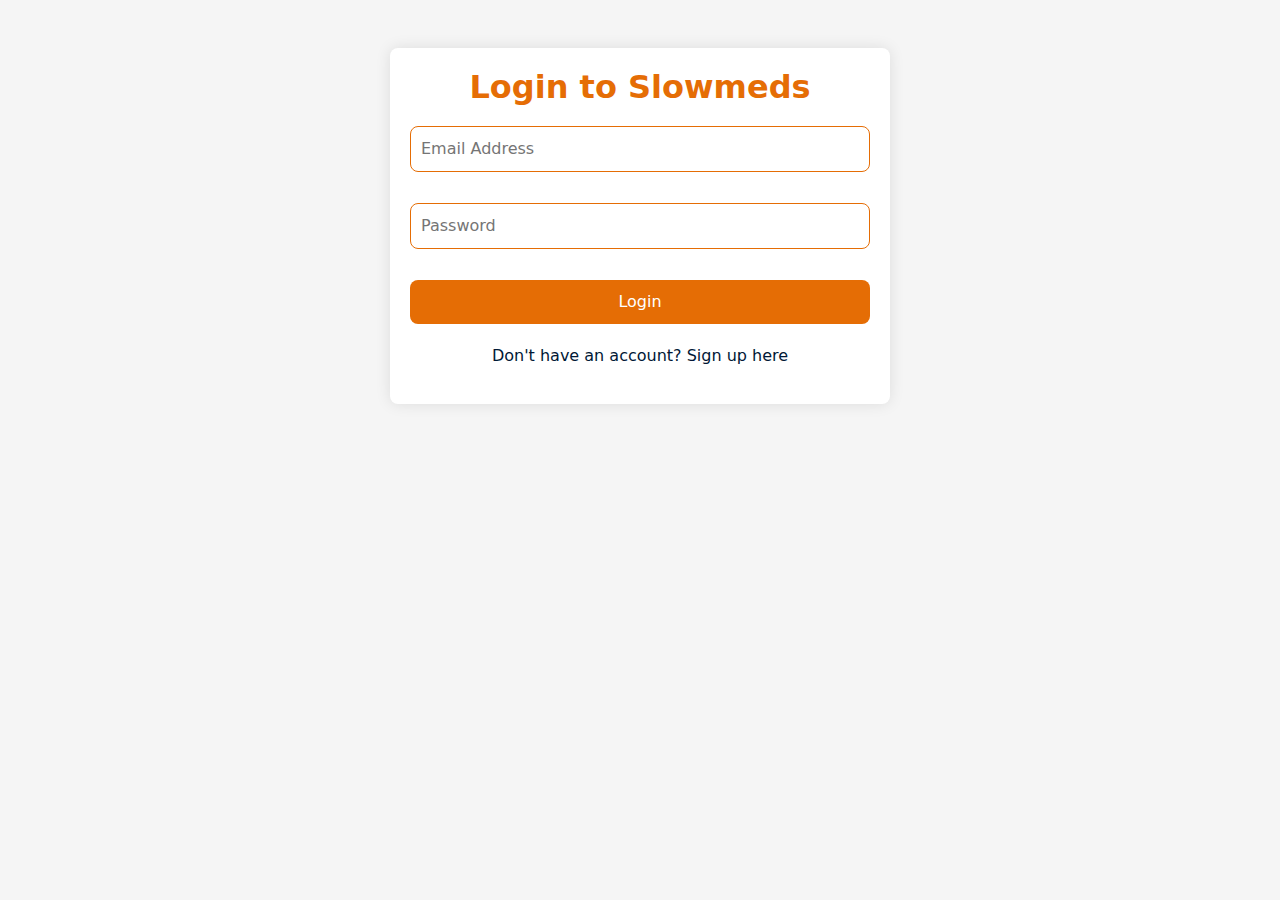
==== commit 723df3b6: "update" ====
--- a/index.html
+++ b/index.html
@@ -1,434 +1,138 @@
 <!doctype html>
 <html lang="en">
-  <head>
+
+<head>
     <meta charset="utf-8">
     <meta name="viewport" content="width=device-width, initial-scale=1">
-    <title>slowmeds</title>
+    <title>Login/Sign-up - Slowmeds</title>
     <link href="css/bootstrap.min.css" rel="stylesheet">
     <link rel="stylesheet" href="css/style.css">
     <!-- Font Awesome -->
     <link href="https://cdnjs.cloudflare.com/ajax/libs/font-awesome/6.4.0/css/all.min.css" rel="stylesheet">
 
-  </head>
-  <body>
-<!-- Navbar Start -->
-<header class="head header_section">
-  <div class="container">
-    <nav class="navbar navbar-expand-lg custom_nav-container ">
-      <a class="navbar-brand " href="index.html">
-        <b style="color:#e56d05; font-size: larger;">Slowmeds</b>
-      </a>
-      <button type="button" class="navbar-toggler" data-toggle="collapse" data-target="#navbarCollapse">
-        <span class="navbar-toggler-icon"></span>
-    </button>
-      <div class="collapse navbar-collapse" id="navbarSupportedContent">
-        <div class="navbar-nav font-weight-bold mx-auto py-0">
-          <ul class="navbar-nav">
-            <li class="nav-item">
-              <a class="nav-link activeLink" style="color: #e56d05;" href="index.html"><b>Home</b></a>
-            </li>
-            <li class="nav-item">
-              <a class="nav-link" style="color: #011836;" href="shop.html"><b>Shop</b></a>
-            </li>
-            <li class="nav-item">
-              <a class="nav-link" style="color: #011836;" href="delivery.html"><b>Delivery</b></a>
-            </li>
-            <li class="nav-item">
-              <a class="nav-link" style="color: #011836;" href="track.html"><b>Track</b></a>
-            </li>
-          </ul>
-        </div class="nav-item">
-        <a href="https://wa.me/+2348105524379" target="_blank" class="btn butto">
-          <i class="fab fa-whatsapp"></i> <b>Chat on WhatsApp</b>
-        </a></div>
+    <style>
+        body {
+            background-color: #f5f5f5;
+            color: #011836;
+        }
+
+        .form-container {
+            max-width: 500px;
+            margin: 0 auto;
+            padding: 20px;
+            background-color: #ffffff;
+            border-radius: 8px;
+            box-shadow: 0 0 15px rgba(0, 0, 0, 0.1);
+        }
+
+        .form-header {
+            text-align: center;
+            margin-bottom: 20px;
+        }
+
+        .form-header h2 {
+            color: #e56d05;
+            font-weight: bold;
+        }
+
+        input[type="text"],
+        input[type="email"],
+        input[type="password"] {
+            border: 1px solid #e56d05;
+            border-radius: 8px;
+            padding: 10px;
+            width: 100%;
+            margin-bottom: 15px;
+        }
+
+        button {
+            background-color: #e56d05;
+            border: none;
+            color: #fff;
+            padding: 10px 20px;
+            border-radius: 8px;
+            cursor: pointer;
+            width: 100%;
+            transition: background-color 0.3s;
+        }
+
+        button:hover {
+            background-color: #011836;
+        }
+
+        .toggle-link {
+            text-align: center;
+            margin-top: 20px;
+        }
+
+        .toggle-link a {
+            color: #011836;
+            text-decoration: none;
+        }
+
+        .toggle-link a:hover {
+            text-decoration: underline;
+            color: #e56d05;
+        }
+    </style>
+</head>
+
+<body>
+
+    <div class="form-container mt-5">
+        <div class="form-header">
+            <h2>Login to Slowmeds</h2>
         </div>
-      </div>
-    </nav>
-  </div>
-</header>
-<!-- Navbar End -->
- <!--Homepage start-->
- <section class="homepage container-fluid">
-  <div class="container">
-    <div class="row">
-      <div class="col-lg-8 text-center text-lg-left">
-        <div class="pharm">
-          <p><b>Welcome to Slowmeds <br> Lokoja's biggest online Pharmacy</b></p>
-          <h1><b>
-            Say Goodbye to <br><span class="animated-text"></span>
-          </b></h1>
-          <p>          
-            Enjoy express same-day delivery around Adankolo.
-          </p>
-          <div>
-          Purchase of above <b>&#8358;10,000</b> gets <b style="color:#e56d05; font-size: larger;">free </b>delivery.
-          </div> <br>
-          <!-- <h1 class="num">
-          <b>5,167</b>
-          </h1>
-          <p>
-          <b>people are currently waiting</b>
-          </p>
-          <div class="why"><b>...... want to know why?</b></div> -->
+        <form method="get" action="homepage.html">
+            <div class="mb-3">
+                <input type="email" placeholder="Email Address" required>
+            </div>
+            <div class="mb-3">
+                <input type="password" placeholder="Password" required>
+            </div>
+            <button href="homepage.html">Login</button>
+            <div class="toggle-link">
+                <p>Don't have an account? <a href="#" onclick="toggleForm('signup')">Sign up here</a></p>
+            </div>
+        </form>
+    </div>
+
+    <div class="form-container mt-5" id="signup-form" style="display: none;">
+        <div class="form-header">
+            <h2>Create a Slowmeds Account</h2>
         </div>
-      </div>
-      <div class="col-lg-4 text-center text-lg-left">
-        <div class="img-box">
-          <img src="img/pharm.jpg" style="height: 400px; width: 350px; border-radius: 15px; " class="burn" alt="">
-        </div>
-      </div>
+        <form>
+            <div class="mb-3">
+                <input type="text" placeholder="Full Name" required>
+            </div>
+            <div class="mb-3">
+                <input type="email" placeholder="Email Address" required>
+            </div>
+            <div class="mb-3">
+                <input type="password" placeholder="Password" required>
+            </div>
+            <button type="submit">Sign Up</button>
+            <div class="toggle-link">
+                <p>Already have an account? <a href="#" onclick="toggleForm('login')">Login here</a></p>
+            </div>
+        </form>
     </div>
-  </div>
-  <br><br>
-</section>
-<!--Homepage end-->
-<br>
-<!-- Facilities Start -->
-<div class="container-fluid facility pt-5">
-  <div class="question"><h2><b>Why Choose </b><b style="color:#e56d05; font-size: larger;">Us?</b></h2><br><p>We eliminate the barriers of traditional pharmacies. We are the friendly caring pharmacy that delivers your meds straight to your door step</p></div>
-  <div class="container answer pb-3">
-    <div class="row">
-      <div class="col-lg-3 col-md-6 pb-1">
-        <div class="facility-box shadow-sm border-top rounded mb-4">
-          <i class="fas fa-medal fa-3x"></i>
-          <div class="facility-content">
-            <h4>Product Security</h4>
-            <p class="m-0">Safe and quality medicines maximally guaranteed.</p>
-          </div>
-        </div>
-      </div>
-      <div class="col-lg-3 col-md-6 pb-1">
-        <div class="facility-box shadow-sm border-top rounded mb-4">
-          <i class="fas fa-truck-fast fa-3x"></i>
-          <div class="facility-content">
-            <h4>Fast Delivery</h4>
-            <p class="m-0">Deliveries around Adankolo is done in less than 20mins.</p>
-          </div>
-        </div>
-      </div>
-      <div class="col-lg-3 col-md-6 pb-1">
-        <div class="facility-box shadow-sm border-top rounded mb-4">
-          <i class="fas fa-tasks fa-3x"></i>
-          <div class="facility-content">
-            <h4>Product Range</h4>
-            <p class="m-0">We have the largest product range in lokoja.</p>
-          </div>
-        </div>
-      </div>
-      <div class="col-lg-3 col-md-6 pb-1">
-        <div class="facility-box shadow-sm border-top rounded mb-4">
-          <i class="fas fa-money-bill-alt fa-3x"></i>
-          <div class="facility-content">
-            <h4>Lowest prices</h4>
-            <p class="m-0">We offer lowest prices and discounts to our customers.</p>
-          </div>
-        </div>
-      </div>
-    </div>
-  </div>
-</div>
-<!-- Facilities End -->
-<!-- Goals start-->
-<div class="container-fluid py-5">
-  <div class="container">
-      <div class="row align-items-center">
-          <div class="col-lg-5">
-              <img class="img-fluid rounded mb-5 mb-lg-0" src="img/pharm1.jpg" alt="">
-          </div>
-          <div class="col-lg-7">
-              <div class="row">
-                <div class="col-lg-2">
-                  <h1 style="font-size: 150px;"><b>1</b></h1>
-                </div>
-                <div class="col-lg-10">
-                  <h3><b>Our</b> <b style="color:#e56d05;">Mission</b></h3>
-                  <div class="vl" style="border-right: 2px #011836; height: auto;"></div>
-                  <p>To provide a seamless, reliable and accessible online pharmacy experience that ensurestimely delivery of high-quality medications, enhancing the health and well-beign of our customers. We are commited to leveraging advanced technology to create a user friendly platform that offers convinience, affordability, and exceptional customer service</p>
-                </div>
-              </div>
-              <div class="row">                
-                <div class="col-lg-10">
-                  <h3><b>Our</b> <b style="color:#e56d05;">Vision</b></h3>
-                  <p>To be the leading online pharmacy recognized in Lokoja for our innovative approach to pharmaceutical logistics and supply chain management. we envision a future where everyone has easy access to the medications they need, delivered swiftly and securely, contributing to healthier communities and a better quality of life for all.</p>
-                </div>
-                <div class="col-lg-2">
-                  <h1 style="font-size: 150px;"><b>2</b></h1>
-                </div>
 
-              </div>
-          </div>
-      </div>
-  </div>
-</div>
-<!-- Goals End -->
-<!-- Reach Out to Us Section Start -->
-<div class="container-fluid reachout-section pt-5">
-  <div class="container">
-     <div class="row">
-    <!-- Upload Prescription Section -->
-    <div class="col-md-6">
-      <div class="upload-prescription">
-        <h3><b>Upload Your</b> <b style="color:#e56d05;">Prescription</b></h3>
-        <form id="prescriptionForm" enctype="multipart/form-data">
-          <div class="form-group">
-            <label id="prescriptionfilelabel" for="prescriptionFile" class="btn button">Select file</label>
-            <input type="file" class="form-control-file ola" id="prescriptionFile" name="prescriptionFile" required>
-          </div>
-          <button type="submit" class="btn button">Upload</button>
-        </form>
-      </div>
-    </div>
-    <!-- Chat with Pharmacist Section -->
-    <div class="col-md-6">
-      <div class="chat-pharmacist">
-        <h3><b>Chat with a </b><b style="color:#e56d05;"> Pharmacist </b></h3>
-        <p>Need help? Chat with our pharmacist on WhatsApp.</p>
-        <a href="https://wa.me/+2348105524379" target="_blank" class="btn butto">
-          <i class="fab fa-whatsapp"></i> Chat on WhatsApp
-        </a>
-      </div>
-    </div>
-  </div> 
-  </div>
-</div>
-<!-- Reach Out to Us Section End -->
- <!-- Featured Products Section Start -->
-<div class="container-fluid featured-products-section pt-5 pb-5">
-  <div class="text-center text mb-4" >
-    <h2 style="color: black;"><b>Featured Products</b></h2>
-  </div>
-  <div class="container">
-    <div class="row">
-            <!-- Product 1 -->
-            <div class="col-lg-3 col-md-6 mb-4">
-              <div class="card product-card h-100" data-category="category1">
-                <img src="img/act.jpeg" class="card-img-top" alt="Product 1">
-                <div class="card-body">
-                  <h5 class="card-title">Act-Clatem</h5>
-                  <p class="card-text">&#8358;2000</p>
-                    <div class="buttons">
-                      <button class="buton add-to-cart-btn" onclick="addToCart('Act-Clatem', 2000)">
-                        <i class="fas fa-shopping-cart fa-1x cart" alt="Cart"></i>
-                      </button>
-                    </div>
-                </div>
-              </div>
-            </div>
-            <!-- Product 1 -->
-            <div class="col-lg-3 col-md-6 mb-4">
-              <div class="card product-card h-100" data-category="category3">
-                <img src="img/amoxilin.jpeg" class="card-img-top" alt="Product 1">
-                <div class="card-body">
-                  <h5 class="card-title">Amoxilin</h5>
-                  <p class="card-text">&#8358;2000</p>
-                    <div class="buttons">
-                      <button class="buton add-to-cart-btn" onclick="addToCart('Amoxilin', 2000)">
-                        <i class="fas fa-shopping-cart fa-1x cart" alt="Cart"></i>
-                      </button>
-                    </div>
-                </div>
-              </div>
-            </div>
-            <!-- Product 1 -->
-            <div class="col-lg-3 col-md-6 mb-4">
-              <div class="card product-card h-100" data-category="category2">
-                <img src="img/cipro2.jpeg" class="card-img-top" alt="Product 1">
-                <div class="card-body">
-                  <h5 class="card-title">Ciproflocacin</h5>
-                  <p class="card-text">&#8358;2000</p>
-                    <div class="buttons">
-                      <button class="buton add-to-cart-btn" onclick="addToCart('Ciproflocacin', 2000)">
-                        <i class="fas fa-shopping-cart fa-1x cart" alt="Cart"></i>
-                      </button>
-                    </div>
-                </div>
-              </div>
-            </div>
-            <!-- Product 1 -->
-            <div class="col-lg-3 col-md-6 mb-4">
-              <div class="card product-card h-100" data-category="category6">
-                <img src="img/medifirst1.jpeg" class="card-img-top" alt="Product 1">
-                <div class="card-body">
-                  <h5 class="card-title">Med-First plus</h5>
-                  <p class="card-text">&#8358;2000</p>
-                    <div class="buttons">
-                      <button class="buton add-to-cart-btn" onclick="addToCart('Med-First plus', 2000)">
-                        <i class="fas fa-shopping-cart fa-1x cart" alt="Cart"></i>
-                      </button>
-                    </div>
-                </div>
-              </div>
-            </div>
-    </div>
-  </div>
-</div>
-<!-- Featured Products Section End -->
-<!-- Testimonials start -->
- <section class="container-fluid faq-section pt-5">
-  <div class="question-section">
-    <h3><b>What Our Customers Are Saying</b></h3>
-  </div>
-  <div class="container">
-    <div class="row">
-    <!-- Product 1 -->
-    <div class="col-lg-4 col-md-6 mb-4">
-      <div class="testimonial product-card">
-        <p class="description">The best pharmacy servive ever used. Their prices are competitive and the delivery is reliable.</p><br><br>
-        <h4 class="title">Mark Willson</h4>
-        <span class="post">Customer</span>
-      </div>
-    </div>
-    <!-- Product 1 -->
-    <div class="col-lg-4 col-md-6 mb-4">
-      <div class="testimonial product-card">
-        <p class="description">Using the online pharmacy has been a game-changer for me. The convinience of odering amy prescriptions online and having them delivered is unparalleled</p>
-        <h4 class="title">Jane Smith</h4>
-        <span class="post">Customer</span>
-      </div>
-    </div>
-    <!-- Product 1 -->
-    <div class="col-lg-3 col-md-6 mb-4">
-      <div class="testimonial product-card">
-        <p class="description">The service provided was exceptional. I received my medication on time and the customer support was helpful</p>
-        <h4 class="title">John Doe</h4>
-        <span class="post">Customer</span>
-      </div>
-    </div>
-    <div class="view">
-          <a href="" class="btn butto">View More</a>
-    </div>
-  </div>
-  <!-- <div id="testimonialCarousel" class="carousel slide" data-ride="carousel">
-    <div class="carousel-inner">
-      <div class="carousel-item active">
-        <div class="d-flex justify-content-center">
-          <div class="col-md-8">
-            <div class="testimonial">
-              <p class="description">The service provided was exceptional. I received my medication on time and the customer support was helpful</p>
-              <h4 class="title">John Doe</h4>
-              <span class="post">Customer</span>
-            </div>
-          </div>
-        </div>
-      </div>
-      <div class="carousel-item">
-        <div class="d-flex justify-content-center">
-          <div class="col-md-8">
-            <div class="testimonial">
-              <p class="description">Using the online pharmacy has been a game-changer for me. The convinience of odering amy prescriptions online and having them delivered is unparalleled</p>
-              <h4 class="title">Jane Smith</h4>
-              <span class="post">Customer</span>
-            </div>
-          </div>
-        </div>
-      </div>
-      <div class="carousel-item">
-        <div class="d-flex justify-content-center">
-          <div class="col-md-8">
-            <div class="testimonial">
-              <p class="description">The best pharmacy servive ever used. Their prices are competitive and the delivery is reliable.</p>
-              <h4 class="title">Mark Willson</h4>
-              <span class="post">Customer</span>
-            </div>
-          </div>
-        </div>
-      </div>
- </section>
-<!-- Testimonials stop -->
-<!-- FAQ Section Start -->
-<div class="container-fluid faq-section pt-5">
-  <div class="question-section">
-    <h3><b>Frequently Asked Questions</b></h3>
-  </div>
-  <div class="container pb-3">
-    <div class="faq-item">
-      <div class="faq-question" onclick="toggleAnswer(this)">
-        <i class="fas fa-chevron-right"></i>
-        <span>What is your return policy?</span>
-      </div>
-      <div class="faq-answer">
-        <p>Our return policy allows you to return products within 30 days of purchase. For more details, visit our return policy page.</p>
-      </div>
-    </div>
-    <div class="faq-item">
-      <div class="faq-question" onclick="toggleAnswer(this)">
-        <i class="fas fa-chevron-right"></i>
-        <span>How can I track my order?</span>
-      </div>
-      <div class="faq-answer">
-        <p>You can track your order using the tracking link provided in your order confirmation email.</p>
-      </div>
-    </div>
-    <div class="faq-item">
-      <div class="faq-question" onclick="toggleAnswer(this)">
-        <i class="fas fa-chevron-right"></i>
-        <span>Do you offer international shipping?</span>
-      </div>
-      <div class="faq-answer">
-        <p>Yes, we offer international shipping. Delivery times and charges may vary based on your location.</p>
-      </div>
-    </div>
-    <div class="faq-item">
-      <div class="faq-question" onclick="toggleAnswer(this)">
-        <i class="fas fa-chevron-right"></i>
-        <span>What payment methods do you accept?</span>
-      </div>
-      <div class="faq-answer">
-        <p>We accept various payment methods including credit/debit cards, PayPal, and bank transfers.</p>
-      </div>
-    </div>
-  </div>
-</div>
-<!-- FAQ Section End -->
-<!-- Footer Start -->
-<footer class="footer-section pt-5 pb-3">
-  <div class="container">
-    <div class="row">
-      <!-- Company Info -->
-      <div class="col-lg-4 col-md-6 mb-4">
-        <h5>Slowmeds</h5>
-        <p>Lokoja's biggest online pharmacy providing quality medicines at affordable prices.</p>
-        <h5 class="answer2"><b>Subscribe To Our Newsletter</b></h5>
-        <form class="d-flex">
-          <input class="form-control me-2" style="border-radius: 30px;" type="email" placeholder="Email address" aria-label="Search">
-          <button class="button" type="submit">Subscribe</button>
-        </form>
-      </div>
-      <!-- Links -->
-      <div class="col-lg-4 col-md-6 mb-4">
-        <h5>Quick Links</h5>
-        <ul class="list-unstyled">
-          <li><a href="index.html">Home</a></li>
-          <li><a href="shop.html">Shop</a></li>
-          <li><a href="delivery.html">Delivery</a></li>
-          <li><a href="track.html">Track</a></li>
-        </ul>
-      </div>
-      <!-- Contact Info -->
-      <div class="col-lg-4 col-md-12 mb-4">
-        <h5>Contact Us</h5>
-        <p>Email: info@slowmeds.com</p>
-        <p>Phone: +234 123 4567</p>
-        <div class="social-links">
-          <a href="#" class="btn btn-outline-primary btn-sm"><i class="fab fa-facebook-f"></i></a>
-          <a href="#" class="btn btn-outline-primary btn-sm"><i class="fab fa-twitter"></i></a>
-          <a href="#" class="btn btn-outline-primary btn-sm"><i class="fab fa-instagram"></i></a>
-          <a href="#" class="btn btn-outline-primary btn-sm"><i class="fab fa-linkedin-in"></i></a>
-        </div>
-      </div>
-    </div>
-  </div>
-  <div class="text-center mt-4">
-    <p>&copy; 2024 Slowmeds. All Rights Reserved.</p>
-  </div>
-</footer>
-<!-- Footer End -->
+    <script>
+        function toggleForm(formType) {
+            if (formType === 'signup') {
+                document.querySelector('.form-container').style.display = 'none';
+                document.getElementById('signup-form').style.display = 'block';
+            } else {
+                document.querySelector('.form-container').style.display = 'block';
+                document.getElementById('signup-form').style.display = 'none';
+            }
+        }
+    </script>
 
+    <!-- External JS Scripts -->
+    <script type="text/javascript" src="js/jquery-3.7.1.min.js"></script>
+    <script type="text/javascript" src="js/bootstrap.min.js"></script>
+</body>
 
-
-<script src="js/jquery-3.7.1.min.js"></script>
-<script src="js/bootstrap.min.js"></script>
-<script src="js/main.js"></script>
-<script src="js/popper.min.js"></script>
-</body>
 </html>
